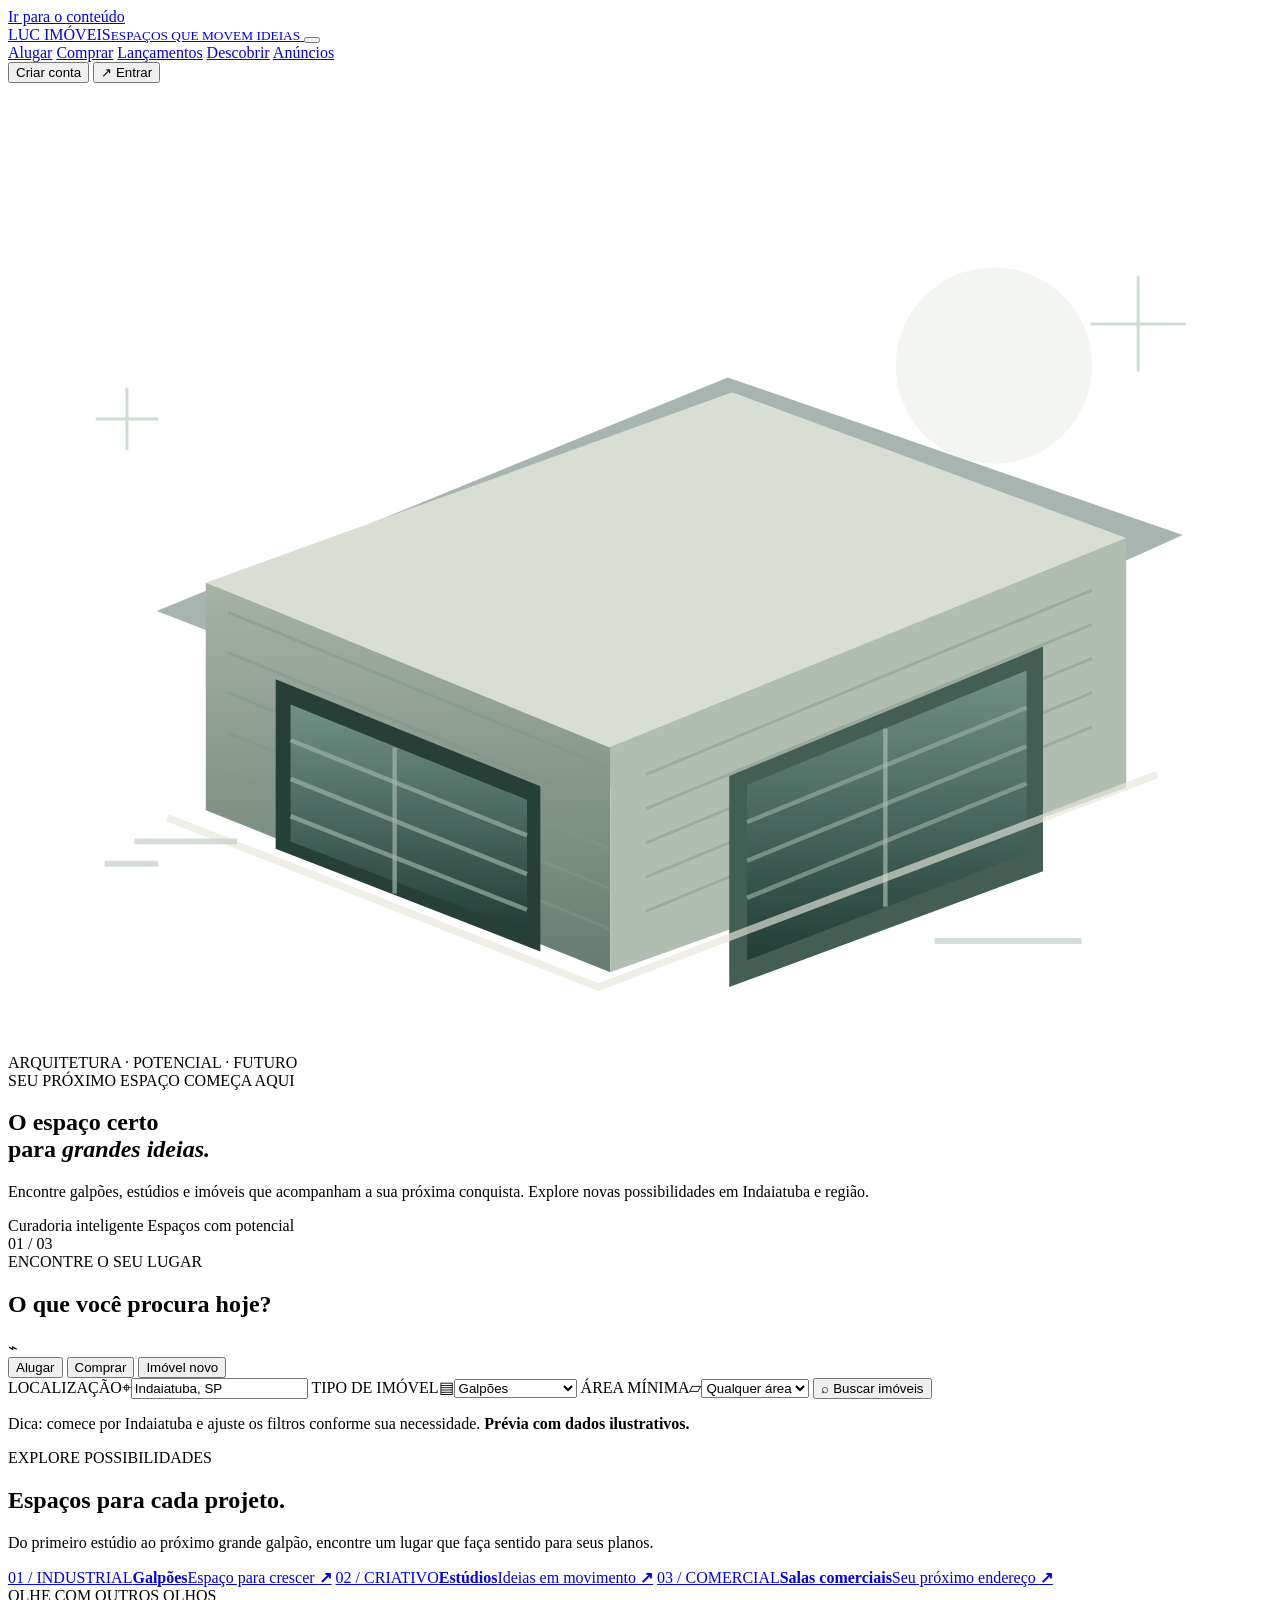
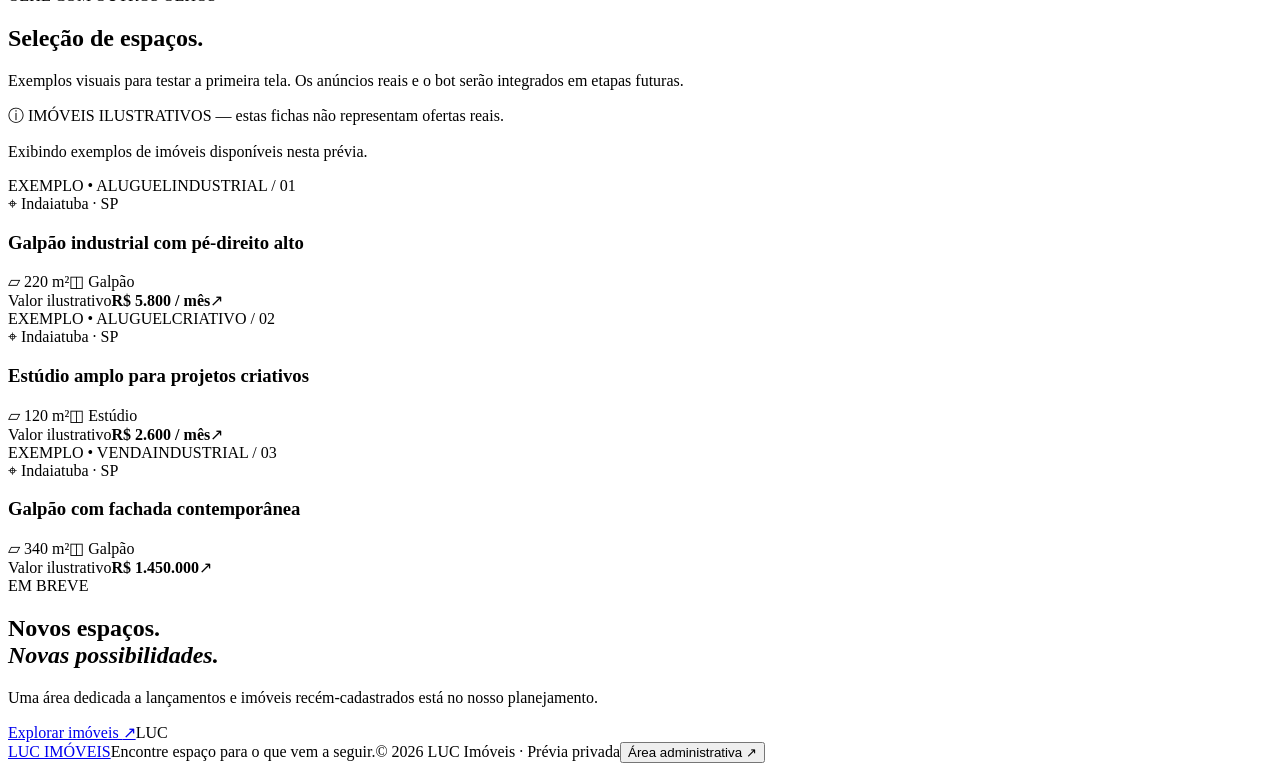
==== index.html @ eb73f0d0 "feat: criar primeira tela industrial do LUC Imóveis" ====
<!doctype html>
<html lang="pt-BR">
<head>
  <meta charset="utf-8">
  <meta name="viewport" content="width=device-width, initial-scale=1">
  <meta name="theme-color" content="#153f30">
  <meta name="description" content="LUC Imóveis: um novo jeito de explorar galpões, estúdios e espaços com potencial.">
  <title>LUC Imóveis | Espaço para o próximo passo</title>
  <link rel="stylesheet" href="styles.css">
  <script src="app.js" defer></script>
</head>
<body>
  <a class="skip-link" href="#conteudo">Ir para o conteúdo</a>
  <header class="site-header">
    <div class="header-inner container">
      <a href="#inicio" class="brand" aria-label="LUC Imóveis, início">
        <span class="brand-mark" aria-hidden="true"><span></span><span></span><span></span></span>
        <span class="brand-name">LUC <span>IMÓVEIS</span><small>ESPAÇOS QUE MOVEM IDEIAS</small></span>
      </a>
      <button class="mobile-menu-button" id="menu-button" type="button" aria-label="Abrir menu" aria-controls="main-menu" aria-expanded="false">
        <span></span><span></span><span></span>
      </button>
      <nav class="main-nav" id="main-menu" aria-label="Navegação principal">
        <a class="nav-link active" href="#buscar" data-nav="alugar">Alugar</a>
        <a class="nav-link" href="#buscar" data-nav="comprar">Comprar</a>
        <a class="nav-link" href="#lancamentos">Lançamentos</a>
        <a class="nav-link" href="#descobrir">Descobrir</a>
        <a class="nav-link" href="#anuncios">Anúncios</a>
      </nav>
      <div class="header-actions">
        <button type="button" class="text-action" data-coming-soon="criar conta">Criar conta</button>
        <button type="button" class="login-button" data-coming-soon="entrar"><span class="login-icon" aria-hidden="true">↗</span> Entrar</button>
      </div>
    </div>
  </header>

  <main id="conteudo">
    <section class="hero" id="inicio" aria-labelledby="hero-title">
      <div class="hero-illustration" aria-hidden="true">
        <div class="illustration-grid"></div>
        <svg class="warehouse-art" viewBox="0 0 850 650" xmlns="http://www.w3.org/2000/svg" fill="none" role="presentation">
          <defs><linearGradient id="wall" x1="0" y1="0" x2="0" y2="1"><stop stop-color="#a8b2a7"/><stop offset="1" stop-color="#667c70"/></linearGradient><linearGradient id="glass" x1="0" y1="0" x2="0" y2="1"><stop stop-color="#719187"/><stop offset="1" stop-color="#203e36"/></linearGradient></defs>
          <path d="M100 355 484 198l306 106-381 171z" fill="#38564c" opacity=".44"/>
          <path d="M133 336 487 208l265 98-348 141z" fill="#d9ded5"/>
          <path d="m133 336 272 111v151L133 489z" fill="url(#wall)"/>
          <path d="m405 447 347-141v168L405 598z" fill="#b2bdb2"/>
          <path d="m148 356 257 105M148 383l257 105M148 410l257 105M148 437l257 105M148 464l257 105" stroke="#82968a" stroke-width="2" opacity=".54"/>
          <path d="m429 465 300-124M429 488l300-124M429 511l300-124M429 534l300-124M429 557l300-124" stroke="#8e9d91" stroke-width="2" opacity=".6"/>
          <path d="m180 401 178 72v111l-178-69z" fill="#263f37"/>
          <path d="m190 418 159 64v89l-159-61z" fill="url(#glass)"/>
          <path d="m190 442 159 64M190 468l159 64M190 493l159 63" stroke="#a0b6a9" stroke-width="3" opacity=".65"/>
          <path d="m260 447 0 98" stroke="#a0b6a9" stroke-width="3" opacity=".7"/>
          <path d="m485 466 211-87v151l-211 78z" fill="#435f54"/>
          <path d="m497 472 188-77v123l-188 72z" fill="url(#glass)"/>
          <path d="m497 497 188-77M497 523l188-77M497 548l188-77" stroke="#9fb3a5" stroke-width="3" opacity=".6"/>
          <path d="M590 434v120" stroke="#a9bcae" stroke-width="3" opacity=".68"/>
          <path d="m107 494 290 114 376-143" stroke="#e6e7dc" stroke-width="5" opacity=".65"/>
          <path d="M87 510h65M625 577h95M67 525h32" stroke="#c7d3c8" stroke-width="4" stroke-linecap="square" opacity=".75"/>
          <circle cx="663" cy="190" r="66" fill="#b0c2a6" opacity=".17"/>
          <path d="M760 130v64m-32-32h64M80 205v42m-21-21h42" stroke="#b9d1bc" stroke-width="2" opacity=".7"/>
        </svg>
        <div class="art-caption"><span class="art-caption-line"></span> ARQUITETURA · POTENCIAL · FUTURO</div>
      </div>
      <div class="container hero-content">
        <div class="eyebrow"><span class="eyebrow-line"></span> SEU PRÓXIMO ESPAÇO COMEÇA AQUI</div>
        <h1 id="hero-title">O espaço certo<br>para <em>grandes ideias.</em></h1>
        <p>Encontre galpões, estúdios e imóveis que acompanham a sua próxima conquista. Explore novas possibilidades em Indaiatuba e região.</p>
        <div class="hero-highlights"><span><i aria-hidden="true"></i> Curadoria inteligente</span><span><i aria-hidden="true"></i> Espaços com potencial</span></div>
      </div>
      <div class="hero-index" aria-hidden="true">01 <span>/</span> 03</div>
    </section>

    <section class="search-overlap container" id="buscar" aria-labelledby="search-title">
      <div class="search-panel">
        <div class="search-heading"><div><span class="section-kicker">ENCONTRE O SEU LUGAR</span><h2 id="search-title">O que você procura hoje?</h2></div><span class="search-decoration" aria-hidden="true">⌁</span></div>
        <form id="search-form" novalidate>
          <div class="purpose-tabs" role="group" aria-label="Finalidade da busca">
            <button type="button" class="purpose-tab selected" data-purpose="alugar" aria-pressed="true">Alugar</button>
            <button type="button" class="purpose-tab" data-purpose="comprar" aria-pressed="false">Comprar</button>
            <button type="button" class="purpose-tab" data-purpose="novo" aria-pressed="false">Imóvel novo</button>
          </div>
          <div class="search-fields">
            <label class="field field-location"><span class="field-label">LOCALIZAÇÃO</span><span class="field-control"><span class="field-icon" aria-hidden="true">⌖</span><input id="location" name="location" autocomplete="address-level2" placeholder="Cidade ou bairro" value="Indaiatuba, SP"></span></label>
            <label class="field field-type"><span class="field-label">TIPO DE IMÓVEL</span><span class="field-control"><span class="field-icon" aria-hidden="true">▤</span><select id="property-type" name="type"><option value="todos">Todos os tipos</option><option value="galpao" selected>Galpões</option><option value="estudio">Estúdios</option><option value="comercial">Salas comerciais</option><option value="terreno">Terrenos</option></select></span></label>
            <label class="field field-area"><span class="field-label">ÁREA MÍNIMA</span><span class="field-control"><span class="field-icon" aria-hidden="true">▱</span><select id="min-area" name="min-area"><option value="0">Qualquer área</option><option value="100">100 m²</option><option value="150">150 m²</option><option value="200">200 m²</option><option value="250">250 m²</option><option value="300">300 m²</option></select></span></label>
            <button class="search-submit" type="submit"><span aria-hidden="true">⌕</span> Buscar imóveis</button>
          </div>
        </form>
        <p class="search-note">Dica: comece por Indaiatuba e ajuste os filtros conforme sua necessidade. <strong>Prévia com dados ilustrativos.</strong></p>
      </div>
    </section>

    <section class="discover-section container" id="descobrir" aria-labelledby="discover-title">
      <div class="section-header"><div><span class="section-kicker">EXPLORE POSSIBILIDADES</span><h2 id="discover-title">Espaços para cada projeto<span class="green-period">.</span></h2></div><p>Do primeiro estúdio ao próximo grande galpão, encontre um lugar que faça sentido para seus planos.</p></div>
      <div class="category-grid">
        <a href="#buscar" class="category-card category-galpao" data-category="galpao"><span class="category-number">01 / INDUSTRIAL</span><span class="category-graphic" aria-hidden="true"><span class="mini-roof"></span><span class="mini-building"></span><span class="mini-door"></span></span><span class="category-info"><strong>Galpões</strong><span>Espaço para crescer <b aria-hidden="true">↗</b></span></span></a>
        <a href="#buscar" class="category-card category-estudio" data-category="estudio"><span class="category-number">02 / CRIATIVO</span><span class="category-graphic" aria-hidden="true"><span class="studio-window"></span><span class="studio-panel"></span></span><span class="category-info"><strong>Estúdios</strong><span>Ideias em movimento <b aria-hidden="true">↗</b></span></span></a>
        <a href="#buscar" class="category-card category-comercial" data-category="comercial"><span class="category-number">03 / COMERCIAL</span><span class="category-graphic" aria-hidden="true"><span class="commercial-block"></span><span class="commercial-lines"></span></span><span class="category-info"><strong>Salas comerciais</strong><span>Seu próximo endereço <b aria-hidden="true">↗</b></span></span></a>
      </div>
    </section>

    <section class="listings-section" id="anuncios" aria-labelledby="listings-title"><div class="container">
      <div class="section-header listings-header"><div><span class="section-kicker">OLHE COM OUTROS OLHOS</span><h2 id="listings-title">Seleção de espaços<span class="green-period">.</span></h2></div><p>Exemplos visuais para testar a primeira tela. Os anúncios reais e o bot serão integrados em etapas futuras.</p></div>
      <div class="demo-warning"><span aria-hidden="true">ⓘ</span> IMÓVEIS ILUSTRATIVOS — estas fichas não representam ofertas reais.</div>
      <p class="results-message" id="results-message" role="status" aria-live="polite">Exibindo exemplos de imóveis disponíveis nesta prévia.</p>
      <div class="listing-grid" id="listing-grid">
        <article class="listing-card" data-purpose="alugar" data-type="galpao" data-area="220" data-city="indaiatuba"><div class="listing-art art-industrial"><span class="listing-badge">EXEMPLO • ALUGUEL</span><span class="industrial-shape industrial-shape-one" aria-hidden="true"></span><span class="listing-art-label">INDUSTRIAL / 01</span></div><div class="listing-body"><span class="listing-location">⌖ Indaiatuba · SP</span><h3>Galpão industrial com pé-direito alto</h3><div class="listing-specs"><span>▱ 220 m²</span><span>◫ Galpão</span></div><div class="listing-bottom"><span>Valor ilustrativo<strong>R$ 5.800 / mês</strong></span><span class="listing-arrow" aria-hidden="true">↗</span></div></div></article>
        <article class="listing-card" data-purpose="alugar" data-type="estudio" data-area="120" data-city="indaiatuba"><div class="listing-art art-studio"><span class="listing-badge">EXEMPLO • ALUGUEL</span><span class="industrial-shape industrial-shape-two" aria-hidden="true"></span><span class="listing-art-label">CRIATIVO / 02</span></div><div class="listing-body"><span class="listing-location">⌖ Indaiatuba · SP</span><h3>Estúdio amplo para projetos criativos</h3><div class="listing-specs"><span>▱ 120 m²</span><span>◫ Estúdio</span></div><div class="listing-bottom"><span>Valor ilustrativo<strong>R$ 2.600 / mês</strong></span><span class="listing-arrow" aria-hidden="true">↗</span></div></div></article>
        <article class="listing-card" data-purpose="comprar" data-type="galpao" data-area="340" data-city="indaiatuba"><div class="listing-art art-premium"><span class="listing-badge">EXEMPLO • VENDA</span><span class="industrial-shape industrial-shape-three" aria-hidden="true"></span><span class="listing-art-label">INDUSTRIAL / 03</span></div><div class="listing-body"><span class="listing-location">⌖ Indaiatuba · SP</span><h3>Galpão com fachada contemporânea</h3><div class="listing-specs"><span>▱ 340 m²</span><span>◫ Galpão</span></div><div class="listing-bottom"><span>Valor ilustrativo<strong>R$ 1.450.000</strong></span><span class="listing-arrow" aria-hidden="true">↗</span></div></div></article>
      </div>
      <div class="empty-state" id="empty-state" hidden><strong>Nenhum exemplo corresponde aos filtros.</strong><p>A busca real será conectada ao cadastro de imóveis em uma próxima etapa. Experimente mudar os filtros.</p><a href="#buscar">Alterar busca ↗</a></div>
    </div></section>

    <section class="launch-section container" id="lancamentos"><div class="launch-panel"><span class="section-kicker">EM BREVE</span><div><h2>Novos espaços.<br><em>Novas possibilidades.</em></h2><p>Uma área dedicada a lançamentos e imóveis recém-cadastrados está no nosso planejamento.</p></div><a href="#buscar">Explorar imóveis <span aria-hidden="true">↗</span></a><span class="launch-outline" aria-hidden="true">LUC</span></div></section>
  </main>
  <footer class="site-footer"><div class="container footer-inner"><a href="#inicio" class="footer-logo">LUC <span>IMÓVEIS</span></a><span>Encontre espaço para o que vem a seguir.</span><span>© <span id="year">2026</span> LUC Imóveis · Prévia privada</span><button type="button" class="footer-admin" data-coming-soon="área administrativa">Área administrativa ↗</button></div></footer>
  <dialog id="soon-dialog" class="soon-dialog" aria-labelledby="soon-title"><form method="dialog"><button class="close-dialog" aria-label="Fechar">×</button><span class="section-kicker">PRÓXIMA ETAPA</span><h2 id="soon-title">Em desenvolvimento</h2><p id="soon-description">Essa funcionalidade será implementada nas próximas etapas.</p><button class="dialog-okay" value="close">Entendi</button></form></dialog>
</body>
</html>
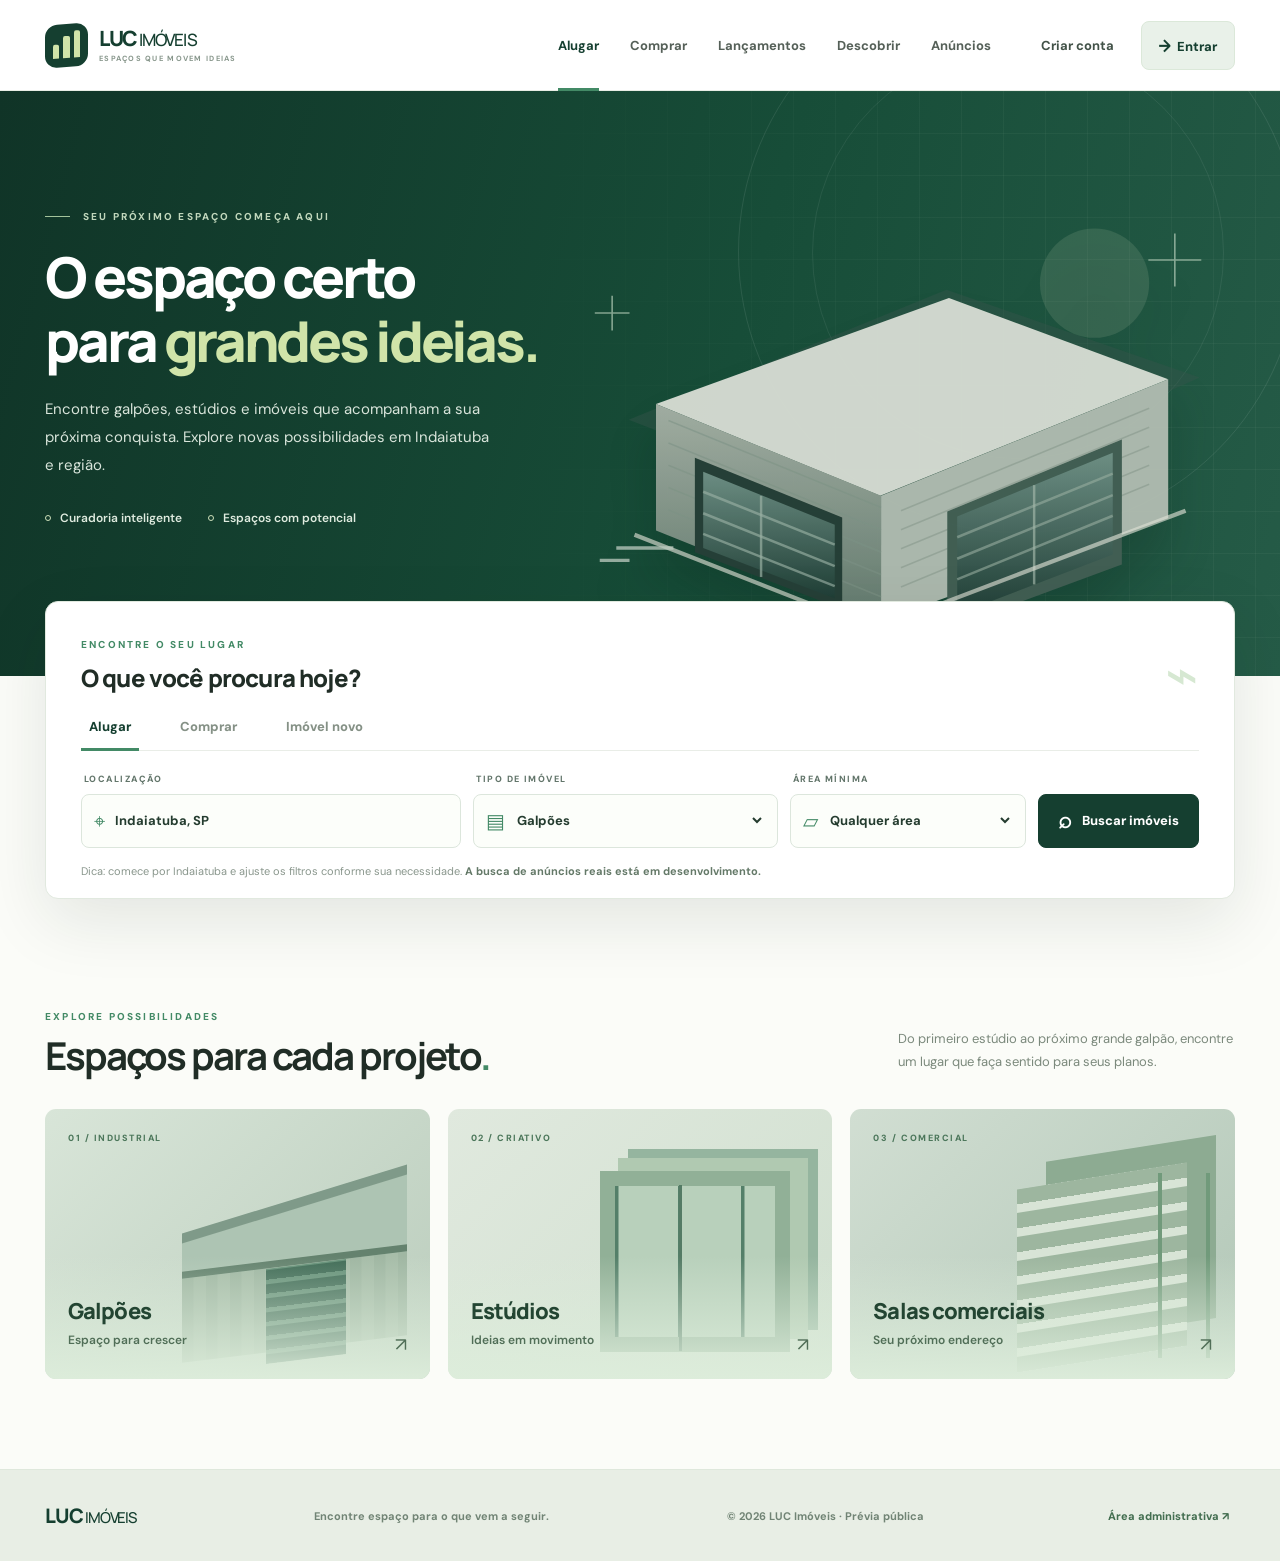
==== commit 5dbdb917: "feat: simplificar início até categorias e ampliar área para 2000 m²" ====
--- a/index.html
+++ b/index.html
@@ -23,9 +23,9 @@
       <nav class="main-nav" id="main-menu" aria-label="Navegação principal">
         <a class="nav-link active" href="#buscar" data-nav="alugar">Alugar</a>
         <a class="nav-link" href="#buscar" data-nav="comprar">Comprar</a>
-        <a class="nav-link" href="#lancamentos">Lançamentos</a>
+        <a class="nav-link" href="#inicio" data-coming-soon="lançamentos">Lançamentos</a>
         <a class="nav-link" href="#descobrir">Descobrir</a>
-        <a class="nav-link" href="#anuncios">Anúncios</a>
+        <a class="nav-link" href="#inicio" data-coming-soon="anúncios">Anúncios</a>
       </nav>
       <div class="header-actions">
         <button type="button" class="text-action" data-coming-soon="criar conta">Criar conta</button>
@@ -82,11 +82,11 @@
           <div class="search-fields">
             <label class="field field-location"><span class="field-label">LOCALIZAÇÃO</span><span class="field-control"><span class="field-icon" aria-hidden="true">⌖</span><input id="location" name="location" autocomplete="address-level2" placeholder="Cidade ou bairro" value="Indaiatuba, SP"></span></label>
             <label class="field field-type"><span class="field-label">TIPO DE IMÓVEL</span><span class="field-control"><span class="field-icon" aria-hidden="true">▤</span><select id="property-type" name="type"><option value="todos">Todos os tipos</option><option value="galpao" selected>Galpões</option><option value="estudio">Estúdios</option><option value="comercial">Salas comerciais</option><option value="terreno">Terrenos</option></select></span></label>
-            <label class="field field-area"><span class="field-label">ÁREA MÍNIMA</span><span class="field-control"><span class="field-icon" aria-hidden="true">▱</span><select id="min-area" name="min-area"><option value="0">Qualquer área</option><option value="100">100 m²</option><option value="150">150 m²</option><option value="200">200 m²</option><option value="250">250 m²</option><option value="300">300 m²</option></select></span></label>
+            <label class="field field-area"><span class="field-label">ÁREA MÍNIMA</span><span class="field-control"><span class="field-icon" aria-hidden="true">▱</span><select id="min-area" name="min-area"><option value="0">Qualquer área</option><option value="100">100 m²</option><option value="150">150 m²</option><option value="200">200 m²</option><option value="250">250 m²</option><option value="300">300 m²</option><option value="350">350 m²</option><option value="400">400 m²</option><option value="500">500 m²</option><option value="750">750 m²</option><option value="1000">1.000 m²</option><option value="1250">1.250 m²</option><option value="1500">1.500 m²</option><option value="1750">1.750 m²</option><option value="2000">2.000 m²</option></select></span></label>
             <button class="search-submit" type="submit"><span aria-hidden="true">⌕</span> Buscar imóveis</button>
           </div>
         </form>
-        <p class="search-note">Dica: comece por Indaiatuba e ajuste os filtros conforme sua necessidade. <strong>Prévia com dados ilustrativos.</strong></p>
+        <p class="search-note">Dica: comece por Indaiatuba e ajuste os filtros conforme sua necessidade. <strong>A busca de anúncios reais está em desenvolvimento.</strong></p>
       </div>
     </section>
 
@@ -98,22 +98,8 @@
         <a href="#buscar" class="category-card category-comercial" data-category="comercial"><span class="category-number">03 / COMERCIAL</span><span class="category-graphic" aria-hidden="true"><span class="commercial-block"></span><span class="commercial-lines"></span></span><span class="category-info"><strong>Salas comerciais</strong><span>Seu próximo endereço <b aria-hidden="true">↗</b></span></span></a>
       </div>
     </section>
-
-    <section class="listings-section" id="anuncios" aria-labelledby="listings-title"><div class="container">
-      <div class="section-header listings-header"><div><span class="section-kicker">OLHE COM OUTROS OLHOS</span><h2 id="listings-title">Seleção de espaços<span class="green-period">.</span></h2></div><p>Exemplos visuais para testar a primeira tela. Os anúncios reais e o bot serão integrados em etapas futuras.</p></div>
-      <div class="demo-warning"><span aria-hidden="true">ⓘ</span> IMÓVEIS ILUSTRATIVOS — estas fichas não representam ofertas reais.</div>
-      <p class="results-message" id="results-message" role="status" aria-live="polite">Exibindo exemplos de imóveis disponíveis nesta prévia.</p>
-      <div class="listing-grid" id="listing-grid">
-        <article class="listing-card" data-purpose="alugar" data-type="galpao" data-area="220" data-city="indaiatuba"><div class="listing-art art-industrial"><span class="listing-badge">EXEMPLO • ALUGUEL</span><span class="industrial-shape industrial-shape-one" aria-hidden="true"></span><span class="listing-art-label">INDUSTRIAL / 01</span></div><div class="listing-body"><span class="listing-location">⌖ Indaiatuba · SP</span><h3>Galpão industrial com pé-direito alto</h3><div class="listing-specs"><span>▱ 220 m²</span><span>◫ Galpão</span></div><div class="listing-bottom"><span>Valor ilustrativo<strong>R$ 5.800 / mês</strong></span><span class="listing-arrow" aria-hidden="true">↗</span></div></div></article>
-        <article class="listing-card" data-purpose="alugar" data-type="estudio" data-area="120" data-city="indaiatuba"><div class="listing-art art-studio"><span class="listing-badge">EXEMPLO • ALUGUEL</span><span class="industrial-shape industrial-shape-two" aria-hidden="true"></span><span class="listing-art-label">CRIATIVO / 02</span></div><div class="listing-body"><span class="listing-location">⌖ Indaiatuba · SP</span><h3>Estúdio amplo para projetos criativos</h3><div class="listing-specs"><span>▱ 120 m²</span><span>◫ Estúdio</span></div><div class="listing-bottom"><span>Valor ilustrativo<strong>R$ 2.600 / mês</strong></span><span class="listing-arrow" aria-hidden="true">↗</span></div></div></article>
-        <article class="listing-card" data-purpose="comprar" data-type="galpao" data-area="340" data-city="indaiatuba"><div class="listing-art art-premium"><span class="listing-badge">EXEMPLO • VENDA</span><span class="industrial-shape industrial-shape-three" aria-hidden="true"></span><span class="listing-art-label">INDUSTRIAL / 03</span></div><div class="listing-body"><span class="listing-location">⌖ Indaiatuba · SP</span><h3>Galpão com fachada contemporânea</h3><div class="listing-specs"><span>▱ 340 m²</span><span>◫ Galpão</span></div><div class="listing-bottom"><span>Valor ilustrativo<strong>R$ 1.450.000</strong></span><span class="listing-arrow" aria-hidden="true">↗</span></div></div></article>
-      </div>
-      <div class="empty-state" id="empty-state" hidden><strong>Nenhum exemplo corresponde aos filtros.</strong><p>A busca real será conectada ao cadastro de imóveis em uma próxima etapa. Experimente mudar os filtros.</p><a href="#buscar">Alterar busca ↗</a></div>
-    </div></section>
-
-    <section class="launch-section container" id="lancamentos"><div class="launch-panel"><span class="section-kicker">EM BREVE</span><div><h2>Novos espaços.<br><em>Novas possibilidades.</em></h2><p>Uma área dedicada a lançamentos e imóveis recém-cadastrados está no nosso planejamento.</p></div><a href="#buscar">Explorar imóveis <span aria-hidden="true">↗</span></a><span class="launch-outline" aria-hidden="true">LUC</span></div></section>
   </main>
-  <footer class="site-footer"><div class="container footer-inner"><a href="#inicio" class="footer-logo">LUC <span>IMÓVEIS</span></a><span>Encontre espaço para o que vem a seguir.</span><span>© <span id="year">2026</span> LUC Imóveis · Prévia privada</span><button type="button" class="footer-admin" data-coming-soon="área administrativa">Área administrativa ↗</button></div></footer>
+  <footer class="site-footer"><div class="container footer-inner"><a href="#inicio" class="footer-logo">LUC <span>IMÓVEIS</span></a><span>Encontre espaço para o que vem a seguir.</span><span>© <span id="year">2026</span> LUC Imóveis · Prévia pública</span><button type="button" class="footer-admin" data-coming-soon="área administrativa">Área administrativa ↗</button></div></footer>
   <dialog id="soon-dialog" class="soon-dialog" aria-labelledby="soon-title"><form method="dialog"><button class="close-dialog" aria-label="Fechar">×</button><span class="section-kicker">PRÓXIMA ETAPA</span><h2 id="soon-title">Em desenvolvimento</h2><p id="soon-description">Essa funcionalidade será implementada nas próximas etapas.</p><button class="dialog-okay" value="close">Entendi</button></form></dialog>
 </body>
 </html>
--- a/styles.css
+++ b/styles.css
@@ -0,0 +1,11 @@
+@import url('https://fonts.googleapis.com/css2?family=DM+Sans:wght@400;500;600;700&family=Manrope:wght@400;500;600;700;800&display=swap');
+:root{--forest:#153f30;--forest-dark:#0e3026;--forest-deep:#102b22;--green:#438a66;--lime:#d0e4a9;--mint:#ecf2e9;--ink:#202d26;--muted:#66746a;--border:#e2e8df;--paper:#fbfcf8;--white:#fff;--shadow:0 22px 66px rgba(19,43,31,.1)}
+*{box-sizing:border-box}html{scroll-behavior:smooth;scroll-padding-top:96px}body{margin:0;color:var(--ink);background:var(--paper);font-family:'DM Sans',Arial,sans-serif;-webkit-font-smoothing:antialiased}button,input,select{font:inherit}button,a{-webkit-tap-highlight-color:transparent}a{color:inherit;text-decoration:none}button{cursor:pointer}button:focus-visible,a:focus-visible,input:focus-visible,select:focus-visible{outline:3px solid #78b68d;outline-offset:4px}.container{width:min(1190px,calc(100% - 64px));margin-inline:auto}.skip-link{position:absolute;z-index:50;top:-80px;left:15px;background:#fff;padding:12px}.skip-link:focus{top:12px}.site-header{height:91px;background:#fff;border-bottom:1px solid #e8ede5;position:relative;z-index:20}.header-inner{display:flex;align-items:center;gap:38px;height:100%}.brand{display:inline-flex;align-items:center;gap:11px;flex-shrink:0}.brand-mark{height:43px;width:43px;display:flex;align-items:flex-end;gap:4px;padding:9px 8px;border-radius:12px;background:var(--forest);transform:skewY(-4deg)}.brand-mark span{display:block;width:7px;border-radius:2px 2px 0 0;background:var(--lime)}.brand-mark span:nth-child(1){height:14px}.brand-mark span:nth-child(2){height:22px}.brand-mark span:nth-child(3){height:27px}.brand-name{font-family:Manrope,Arial,sans-serif;font-size:21px;line-height:1;font-weight:800;letter-spacing:-.07em;white-space:nowrap;color:var(--forest)}.brand-name>span{font-weight:500;font-size:17px;letter-spacing:-.055em}.brand-name small{display:block;font-family:'DM Sans',Arial,sans-serif;font-size:7.5px;font-weight:700;letter-spacing:.17em;color:#87968b;margin-top:6px}.main-nav{display:flex;align-items:center;gap:31px;margin-left:auto;height:100%}.nav-link{font-size:13px;font-weight:700;color:#556058;transition:color .2s;position:relative;display:inline-flex;align-items:center;height:100%;white-space:nowrap}.nav-link:hover,.nav-link.active{color:var(--forest)}.nav-link.active:after{content:'';height:3px;width:100%;position:absolute;bottom:-1px;left:0;background:var(--green)}.header-actions{display:flex;align-items:center;gap:21px;padding-left:6px}.text-action{background:none;border:0;color:#425248;font-size:13px;font-weight:700;white-space:nowrap}.login-button{background:#e9f1e9;color:var(--forest);border:1px solid #dbe8d9;border-radius:8px;padding:13px 17px;font-weight:800;font-size:13px;white-space:nowrap;transition:background .2s}.login-button:hover{background:#dcebd9}.login-icon{display:inline-block;font-size:16px;transform:rotate(45deg);margin-right:5px}.mobile-menu-button{display:none}
+.hero{position:relative;overflow:hidden;min-height:573px;background:linear-gradient(105deg,#103427 0%,#174d38 56%,#255b47 100%);color:#fff}.hero:before{content:'';position:absolute;width:560px;height:560px;border:1px solid rgba(255,255,255,.09);border-radius:50%;right:-20px;top:-120px}.hero:after{content:'';position:absolute;width:410px;height:410px;border:1px solid rgba(255,255,255,.07);border-radius:50%;right:56px;top:-44px}.hero-content{position:relative;z-index:3;padding-top:119px;padding-bottom:150px}.eyebrow,.section-kicker{font-size:10px;letter-spacing:.22em;font-weight:800}.eyebrow{display:flex;align-items:center;gap:13px;color:#c1d7bc}.eyebrow-line{height:1px;width:25px;background:#a3c39b}.hero h1{font-family:Manrope,Arial,sans-serif;font-weight:800;font-size:clamp(42px,4.4vw,67px);line-height:1.14;letter-spacing:-.055em;margin:22px 0 23px;max-width:670px}.hero h1 em{color:var(--lime);font-style:normal}.hero-content>p{font-size:15px;line-height:1.85;max-width:455px;color:#d9e5db;margin:0}.hero-highlights{display:flex;gap:26px;margin-top:30px;color:#dfebdf;font-size:12px;font-weight:600}.hero-highlights span{display:inline-flex;align-items:center;gap:9px}.hero-highlights i{height:6px;width:6px;border:1px solid #cee0ba;border-radius:50%}.hero-illustration{position:absolute;z-index:1;right:0;top:0;bottom:0;width:61%;pointer-events:none}.illustration-grid{position:absolute;inset:0;background-image:linear-gradient(rgba(231,245,222,.09) 1px,transparent 1px),linear-gradient(90deg,rgba(231,245,222,.09) 1px,transparent 1px);background-size:42px 42px;mask-image:linear-gradient(to right,transparent 0%,#000 62%);opacity:.48}.warehouse-art{position:absolute;bottom:12px;right:-5%;height:92%;width:108%;opacity:.95;filter:drop-shadow(0 35px 24px rgba(5,30,20,.23))}.art-caption{position:absolute;right:52px;bottom:37px;display:flex;align-items:center;gap:15px;letter-spacing:.18em;font-size:9px;font-weight:700;color:rgba(236,245,235,.62)}.art-caption-line{height:1px;width:27px;background:rgba(236,245,235,.55)}.hero-index{position:absolute;bottom:45px;left:calc((100% - min(1190px,100% - 64px))/2);font-size:13px;letter-spacing:.1em;font-weight:800;color:rgba(229,244,225,.96)}.hero-index span{color:#94ae9c;margin:0 9px}.search-overlap{position:relative;z-index:5;margin-top:-75px}.search-panel{background:#fff;border:1px solid #e1e9df;border-radius:13px;padding:30px 35px 20px;box-shadow:var(--shadow)}.search-heading{display:flex;align-items:center;justify-content:space-between}.search-heading h2{font-family:Manrope,Arial,sans-serif;font-size:24px;letter-spacing:-.035em;margin:8px 0 24px;font-weight:800}.section-kicker{color:var(--green)}.search-decoration{font-size:56px;font-weight:300;line-height:.6;color:#d6e8d2}.purpose-tabs{display:flex;align-items:center;gap:33px;border-bottom:1px solid #e9ede7;margin-bottom:22px}.purpose-tab{background:transparent;border:0;border-bottom:3px solid transparent;padding:0 8px 13px;margin-bottom:-1px;font-size:13px;font-weight:800;color:#859186}.purpose-tab.selected{color:var(--forest);border-color:var(--green)}.search-fields{display:grid;grid-template-columns:1.45fr 1.16fr .9fr auto;gap:12px;align-items:end}.field{display:block;min-width:0}.field-label{display:block;color:#62756a;font-size:9px;font-weight:800;letter-spacing:.16em;margin:0 0 9px 3px}.field-control{min-height:54px;display:flex;align-items:center;gap:8px;border:1px solid #dce6dc;border-radius:8px;background:#fcfefa;padding:0 12px}.field-icon{font-size:20px;color:var(--green);flex-shrink:0}.field input,.field select{width:100%;min-width:0;background:transparent;border:0;outline:none;color:#243c2f;font-size:13px;font-weight:700}.field select{appearance:auto;cursor:pointer}.field input::placeholder{color:#92a194}.search-submit{height:54px;min-width:161px;display:flex;align-items:center;justify-content:center;gap:10px;border:1px solid var(--forest);border-radius:8px;background:var(--forest);color:#fff;font-weight:800;font-size:13px;transition:background .2s,transform .2s}.search-submit:hover{background:#236248;transform:translateY(-1px)}.search-submit span{font-size:23px;line-height:1}.search-note{margin:16px 0 0;color:#89968c;font-size:11px}.search-note strong{font-weight:700;color:#647968}
+.discover-section{padding-top:105px;padding-bottom:90px}.section-header{display:flex;justify-content:space-between;align-items:end;gap:40px;margin-bottom:32px}.section-header h2{font-family:Manrope,Arial,sans-serif;font-size:clamp(28px,3vw,41px);letter-spacing:-.055em;line-height:1.14;margin:9px 0 0}.green-period{color:var(--green)}.section-header>p{margin:0 0 4px;max-width:337px;font-size:13px;line-height:1.8;color:#7b897c}.category-grid{display:grid;grid-template-columns:repeat(3,minmax(0,1fr));gap:18px}.category-card{position:relative;overflow:hidden;isolation:isolate;height:270px;display:flex;flex-direction:column;justify-content:space-between;background:#dfe7df;border-radius:11px;padding:23px;transition:transform .2s,box-shadow .2s}.category-card:hover{transform:translateY(-4px);box-shadow:0 17px 32px rgba(16,51,38,.1)}.category-galpao{background:linear-gradient(135deg,#d8e5d8,#bbcdbd)}.category-estudio{background:linear-gradient(135deg,#e0e9de,#d0dfcf)}.category-comercial{background:linear-gradient(135deg,#d1ded2,#b2c7b7)}.category-number{font-size:9px;letter-spacing:.17em;font-weight:800;color:#4b765a;z-index:2}.category-graphic{position:absolute;inset:0;overflow:hidden}.mini-roof{position:absolute;bottom:91px;right:23px;width:225px;height:79px;background:#adc4b3;transform:skewY(-17deg);box-shadow:0 -10px #7f9a89}.mini-building{position:absolute;bottom:30px;right:23px;width:225px;height:91px;background:repeating-linear-gradient(90deg,#a0b7a3 0,#a0b7a3 11px,#a7bda9 12px,#a7bda9 24px);transform:skewY(-7deg);border-top:7px solid #64826e}.mini-door{position:absolute;bottom:20px;right:84px;width:80px;height:95px;background:repeating-linear-gradient(0deg,#416c57,#416c57 9px,#669179 10px,#669179 14px);transform:skewY(-7deg)}.studio-window{position:absolute;bottom:27px;right:42px;width:190px;height:181px;border:15px solid #91b097;background:repeating-linear-gradient(90deg,#547f69 0,#547f69 3px,#b8d0bb 4px,#b8d0bb 63px);box-shadow:18px -13px 0 #b0c9b1,28px -22px 0 #95b59f}.studio-panel{position:absolute;bottom:28px;right:150px;width:3px;height:166px;background:#547b65}.commercial-block{position:absolute;bottom:20px;right:48px;width:170px;height:183px;transform:skewY(-9deg);background:repeating-linear-gradient(0deg,#9db69f 0,#9db69f 15px,#d8e4d6 16px,#d8e4d6 24px);box-shadow:29px -23px 0 #8dab92}.commercial-lines{position:absolute;right:73px;bottom:21px;height:185px;width:4px;background:#719a7b;box-shadow:48px 0 #719a7b,96px 0 #719a7b}.category-info{display:block;z-index:2;background:linear-gradient(0deg,rgba(221,237,219,.95),rgba(221,237,219,0));margin:-20px -23px -23px;padding:40px 23px 22px}.category-info strong{display:block;font:800 22px Manrope,Arial,sans-serif;letter-spacing:-.04em;color:#234532}.category-info>span{display:flex;justify-content:space-between;font-size:12px;font-weight:600;margin-top:6px;color:#506e57}.category-info b{font-size:19px;font-weight:400}
+.listings-section{background:#f1f5ef;padding:81px 0 96px}.listings-header{margin-bottom:25px}.demo-warning{display:inline-flex;align-items:center;gap:8px;background:#e0ebdd;border:1px solid #d0e1ca;color:#44694d;padding:10px 12px;border-radius:6px;font-size:10px;letter-spacing:.075em;font-weight:800}.demo-warning>span{font-size:17px}.results-message{color:#75867a;font-size:12px;margin:15px 0 23px}.listing-grid{display:grid;grid-template-columns:repeat(3,minmax(0,1fr));gap:20px}.listing-card{background:#fff;border:1px solid #e5ece3;border-radius:10px;overflow:hidden;box-shadow:0 8px 24px rgba(19,55,29,.025)}.listing-art{position:relative;overflow:hidden;height:184px}.listing-badge{position:absolute;top:17px;left:17px;z-index:2;padding:9px 11px;border-radius:4px;background:#fff;color:#416349;letter-spacing:.09em;font-size:9px;font-weight:800}.listing-art-label{position:absolute;bottom:13px;left:17px;font-size:10px;font-weight:800;letter-spacing:.14em;color:rgba(255,255,255,.82)}.art-industrial{background:linear-gradient(133deg,#567d69,#1d513d)}.art-studio{background:linear-gradient(133deg,#adc7ae,#6d9780)}.art-premium{background:linear-gradient(133deg,#496d5e,#172f29)}.industrial-shape{position:absolute;display:block}.industrial-shape-one{right:-40px;bottom:-13px;width:250px;height:152px;border:14px solid rgba(218,236,217,.3);transform:skewY(-18deg);background:repeating-linear-gradient(90deg,transparent,transparent 44px,rgba(221,236,217,.38) 45px,rgba(221,236,217,.38) 47px),repeating-linear-gradient(0deg,rgba(236,248,229,.15) 0,rgba(236,248,229,.15) 13px,rgba(27,80,49,.22) 14px,rgba(27,80,49,.22) 17px)}.industrial-shape-two{right:21px;bottom:-26px;width:193px;height:181px;border:18px solid rgba(228,243,225,.6);transform:skewY(7deg);background:repeating-linear-gradient(90deg,rgba(24,65,41,.26) 0,rgba(24,65,41,.26) 28px,rgba(213,238,221,.64) 29px,rgba(213,238,221,.64) 55px)}.industrial-shape-three{right:30px;bottom:2px;width:235px;height:139px;background:repeating-linear-gradient(90deg,#7c9e8a 0,#7c9e8a 41px,#a9c6ad 42px,#a9c6ad 46px);transform:skewY(-13deg);box-shadow:0 -18px 0 #adc5ae}.listing-body{padding:22px 20px 20px}.listing-location{color:#708a74;font-size:11px;font-weight:800}.listing-body h3{font:800 17px/1.45 Manrope,Arial,sans-serif;letter-spacing:-.035em;color:#253d2d;margin:9px 0 18px;min-height:50px}.listing-specs{display:flex;gap:22px;border-bottom:1px solid #e7ede5;padding-bottom:17px;font-size:12px;color:#7a8b7b;font-weight:700}.listing-bottom{display:flex;align-items:center;justify-content:space-between;padding-top:16px}.listing-bottom>span:first-child{font-size:10px;color:#95a294}.listing-bottom strong{display:block;margin-top:4px;font:800 19px Manrope,Arial,sans-serif;color:var(--forest);letter-spacing:-.04em}.listing-arrow{display:grid;place-items:center;border:1px solid #d9e7db;height:37px;width:37px;border-radius:50%;color:var(--green);font-size:19px}.empty-state{background:#fff;border:1px solid #e3ebdf;border-radius:9px;padding:30px;color:#436147}.empty-state[hidden],.listing-card[hidden]{display:none}.empty-state strong{font:800 19px Manrope,Arial,sans-serif}.empty-state p{font-size:13px;color:#768977}.empty-state a{display:inline-block;color:var(--green);font-size:12px;font-weight:800;margin-top:8px}
+.launch-section{padding-block:85px}.launch-panel{position:relative;isolation:isolate;overflow:hidden;display:flex;align-items:center;justify-content:space-between;gap:30px;min-height:230px;padding:36px 48px;border-radius:12px;background:var(--forest);color:#fff}.launch-panel>.section-kicker{position:absolute;top:33px;left:48px;color:#b6d7a8}.launch-panel h2{font:800 clamp(23px,2.8vw,35px)/1.24 Manrope,Arial,sans-serif;letter-spacing:-.045em;margin:26px 0 9px}.launch-panel h2 em{font-style:normal;color:var(--lime)}.launch-panel p{font-size:12px;max-width:410px;line-height:1.7;color:#d2e2d4}.launch-panel>a{flex-shrink:0;z-index:2;padding:15px 18px;background:var(--lime);border-radius:7px;color:#244c33;font-size:12px;font-weight:800}.launch-panel>a span{margin-left:22px}.launch-outline{position:absolute;right:8px;bottom:-48px;font:800 220px Manrope,Arial,sans-serif;letter-spacing:-.12em;color:rgba(218,236,220,.05);z-index:-1}.site-footer{background:#e8eee5;border-top:1px solid #dfe8dc;padding:32px 0}.footer-inner{display:flex;justify-content:space-between;align-items:center;gap:22px;flex-wrap:wrap}.footer-logo{font:800 20px Manrope,Arial,sans-serif;letter-spacing:-.06em;color:var(--forest)}.footer-logo span{font-weight:500;font-size:15px}.footer-inner>span{font-size:11px;font-weight:700;color:#718475}.footer-admin{border:0;background:transparent;color:#436e50;font-size:11px;font-weight:800}.soon-dialog{width:min(420px,calc(100% - 28px));border:1px solid #dce9d8;box-shadow:0 20px 90px rgba(8,30,18,.26);border-radius:13px;padding:30px;color:var(--ink)}.soon-dialog::backdrop{background:rgba(10,30,20,.55)}.soon-dialog form{position:relative}.soon-dialog h2{font:800 27px Manrope,Arial,sans-serif;letter-spacing:-.055em}.soon-dialog p{color:#637668;font-size:14px;line-height:1.7}.close-dialog{position:absolute;right:-7px;top:-13px;border:0;background:none;font-size:29px;color:#64806b}.dialog-okay{border:0;border-radius:7px;background:var(--forest);color:#fff;padding:12px 23px;font-weight:700;margin-top:8px}
+@media(max-width:1100px){.header-inner{gap:19px}.main-nav{gap:18px}.header-actions{gap:9px}.brand-name{font-size:18px}.brand-name>span{font-size:15px}.nav-link{font-size:12px}.hero-illustration{right:-110px;opacity:.68}.search-fields{grid-template-columns:1.3fr 1fr 1fr}.search-submit{grid-column:1/-1;width:100%}}
+@media(max-width:800px){.container{width:min(100% - 36px,620px)}.site-header{height:76px}.header-inner{gap:10px}.brand-mark{width:37px;height:37px;padding:7px}.brand-name{font-size:19px}.brand-name>span{font-size:15px}.header-actions{margin-left:auto;gap:5px}.text-action{display:none}.login-button{font-size:12px;padding:10px 13px}.mobile-menu-button{display:flex;flex-direction:column;justify-content:center;gap:4px;width:38px;height:38px;padding:9px;border:1px solid #e0eae0;border-radius:7px;background:#f6faf4;order:3}.mobile-menu-button span{display:block;height:2px;background:#37634a;border-radius:2px}.main-nav{display:none;position:absolute;top:76px;right:0;left:0;height:auto;background:#fff;border-bottom:1px solid var(--border);padding:9px 18px 20px;box-shadow:0 19px 28px rgba(14,48,27,.11);margin:0;flex-direction:column;align-items:stretch;gap:0}.main-nav.open{display:flex}.nav-link{height:auto;padding:14px 10px;font-size:14px}.nav-link.active:after{height:2px;width:32px;bottom:6px;left:10px}.hero{min-height:580px}.hero-content{padding-top:77px;padding-bottom:207px}.hero h1{font-size:clamp(39px,9vw,59px);max-width:570px}.hero-content>p{font-size:13px;max-width:440px}.hero-illustration{width:100%;right:-130px;top:215px;opacity:.45}.warehouse-art{height:90%;bottom:-115px}.hero-index{left:18px;bottom:91px}.art-caption{display:none}.search-overlap{margin-top:-65px}.search-panel{padding:24px 22px}.search-fields{grid-template-columns:1fr 1fr}.field-location{grid-column:1/-1}.search-submit{grid-column:1/-1}.discover-section{padding-top:68px;padding-bottom:70px}.section-header{align-items:start;flex-direction:column;gap:12px}.section-header>p{max-width:530px}.category-grid,.listing-grid{grid-template-columns:repeat(2,minmax(0,1fr))}.category-card{height:250px}.launch-panel{padding:38px 28px;align-items:start;flex-direction:column}.launch-panel>.section-kicker{left:28px}.launch-panel>a{margin-top:7px}}
+@media(max-width:530px){.container{width:calc(100% - 28px)}.brand-name small{font-size:6px}.brand{gap:8px}.brand-mark{height:34px;width:34px}.brand-name{font-size:17px}.brand-name>span{font-size:13px}.hero{min-height:530px}.hero-content{padding-top:66px;padding-bottom:160px}.hero h1{font-size:clamp(37px,9.4vw,49px)}.hero-highlights{gap:14px;flex-wrap:wrap;font-size:10px}.hero-illustration{right:-200px;top:206px;width:150%;opacity:.29}.hero-index{bottom:82px}.search-panel{padding:23px 17px 17px}.search-heading h2{font-size:21px}.search-decoration{display:none}.purpose-tabs{gap:12px}.purpose-tab{font-size:12px;padding-inline:3px}.search-fields{grid-template-columns:1fr}.field-location{grid-column:auto}.field-control{min-height:49px}.search-submit{height:51px}.section-header h2{font-size:30px}.category-grid,.listing-grid{grid-template-columns:1fr}.category-card{height:246px}.listing-art{height:204px}.listing-body h3{min-height:0}.launch-section{padding-block:58px}.launch-panel{min-height:258px}.footer-inner{align-items:start;flex-direction:column;gap:13px}}
+@media(prefers-reduced-motion:reduce){html{scroll-behavior:auto}*,*:before,*:after{transition:none!important}}
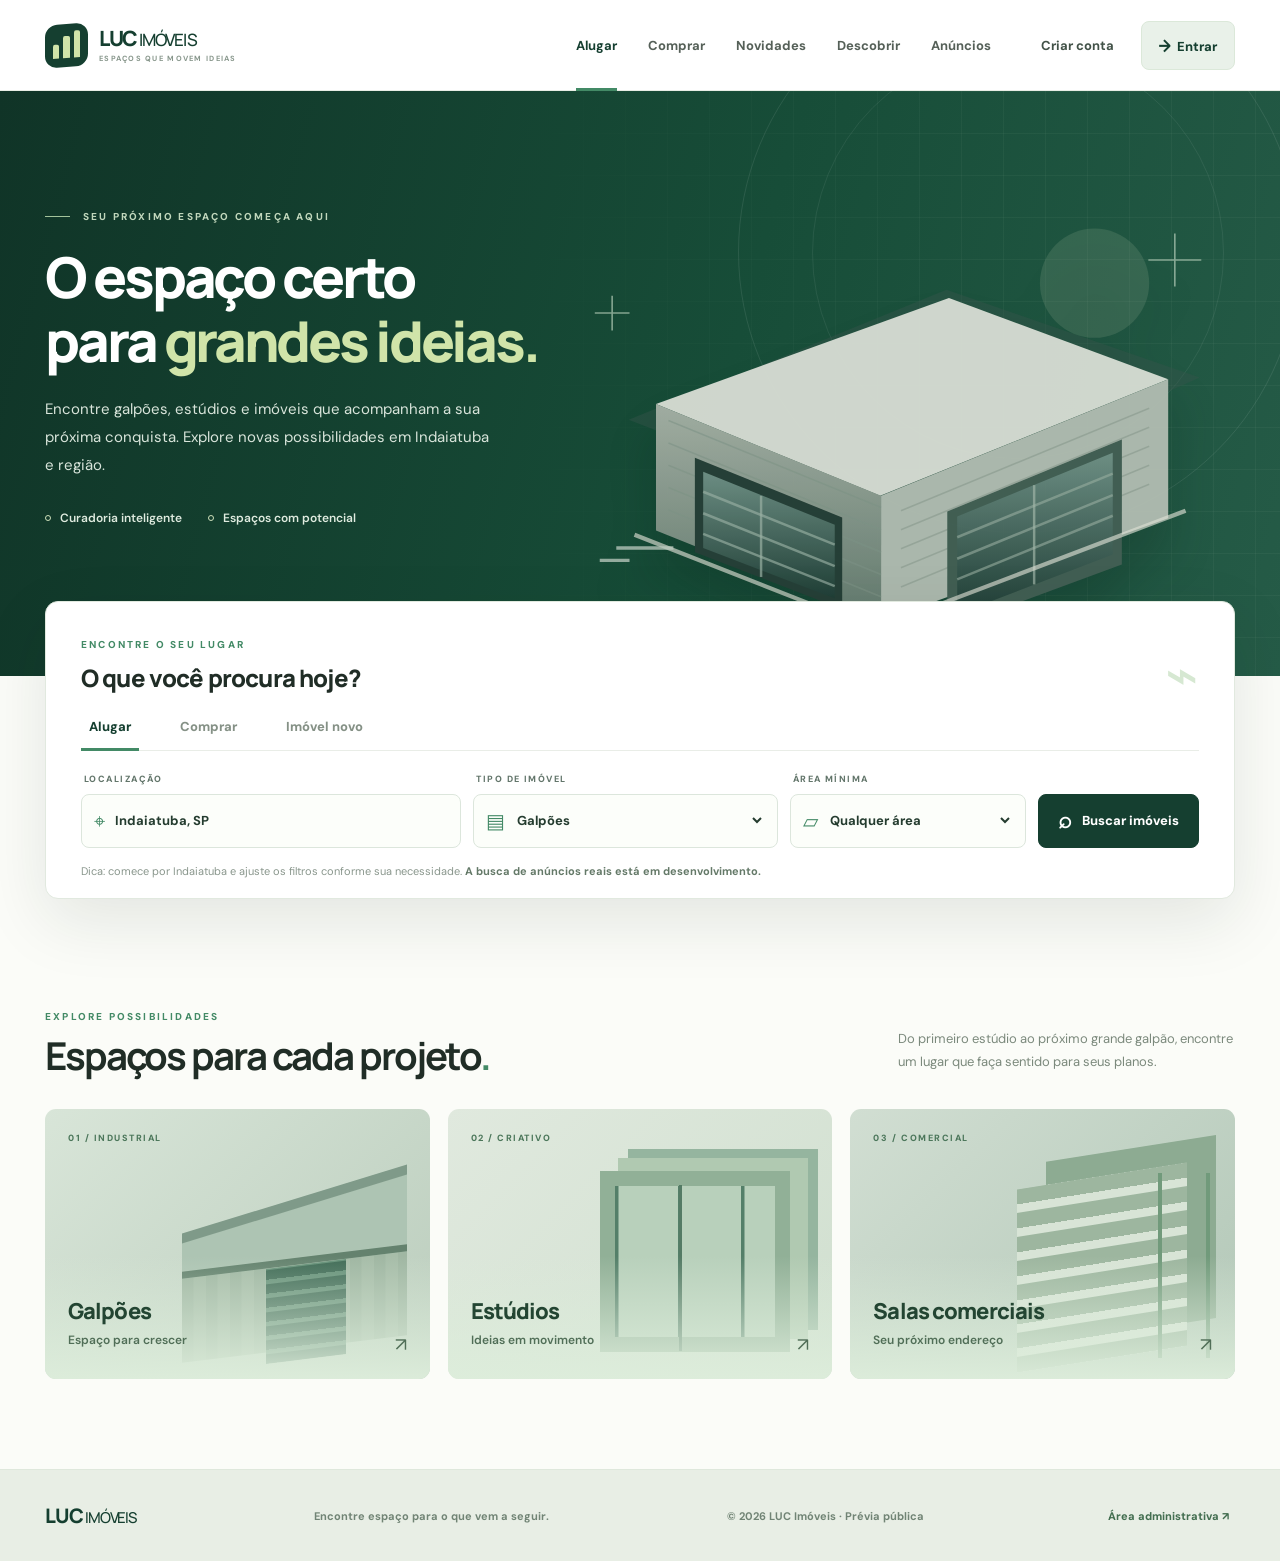
==== commit 34a11aab: "feat: renomear Lançamentos para Novidades no menu" ====
--- a/index.html
+++ b/index.html
@@ -23,7 +23,7 @@
       <nav class="main-nav" id="main-menu" aria-label="Navegação principal">
         <a class="nav-link active" href="#buscar" data-nav="alugar">Alugar</a>
         <a class="nav-link" href="#buscar" data-nav="comprar">Comprar</a>
-        <a class="nav-link" href="#inicio" data-coming-soon="lançamentos">Lançamentos</a>
+        <a class="nav-link" href="novidades.html">Novidades</a>
         <a class="nav-link" href="#descobrir">Descobrir</a>
         <a class="nav-link" href="#inicio" data-coming-soon="anúncios">Anúncios</a>
       </nav>
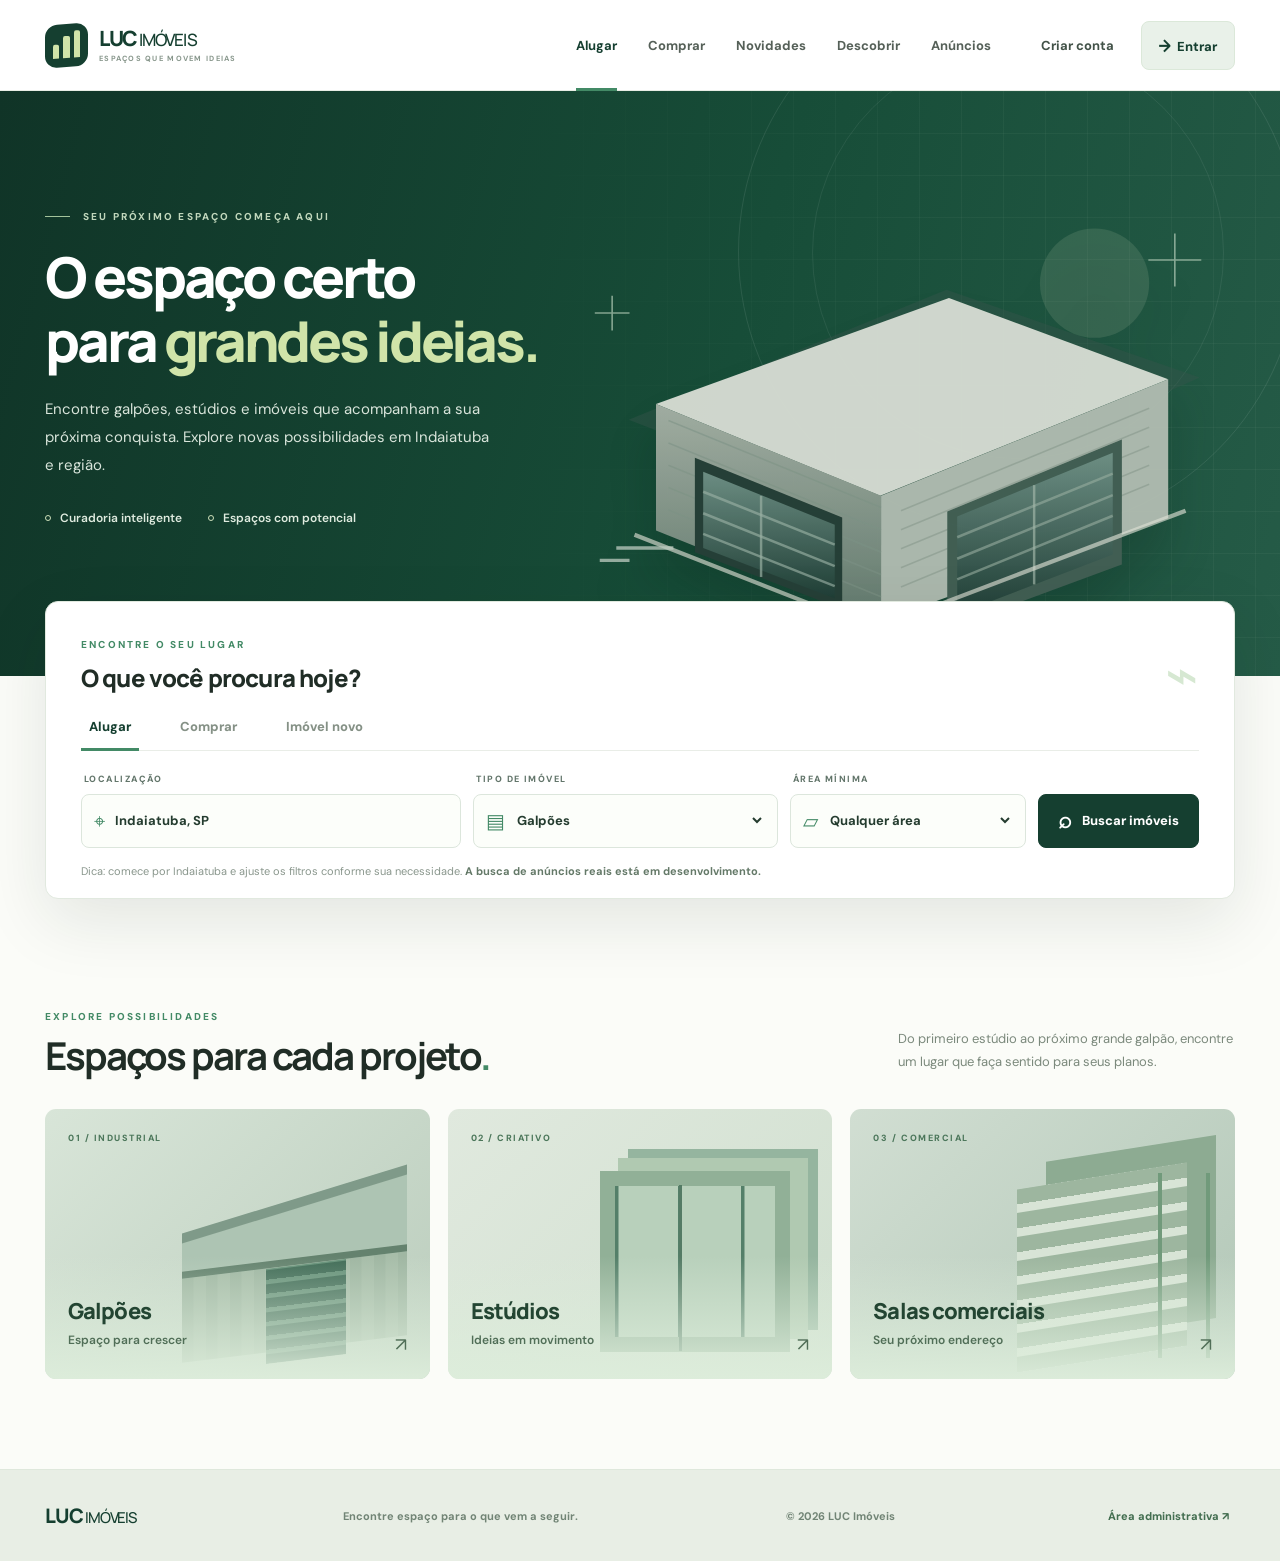
==== commit ccf577f7: "style: remover rótulo de prévia do rodapé" ====
--- a/index.html
+++ b/index.html
@@ -99,7 +99,7 @@
       </div>
     </section>
   </main>
-  <footer class="site-footer"><div class="container footer-inner"><a href="#inicio" class="footer-logo">LUC <span>IMÓVEIS</span></a><span>Encontre espaço para o que vem a seguir.</span><span>© <span id="year">2026</span> LUC Imóveis · Prévia pública</span><button type="button" class="footer-admin" data-coming-soon="área administrativa">Área administrativa ↗</button></div></footer>
+  <footer class="site-footer"><div class="container footer-inner"><a href="#inicio" class="footer-logo">LUC <span>IMÓVEIS</span></a><span>Encontre espaço para o que vem a seguir.</span><span>© <span id="year">2026</span> LUC Imóveis</span><button type="button" class="footer-admin" data-coming-soon="área administrativa">Área administrativa ↗</button></div></footer>
   <dialog id="soon-dialog" class="soon-dialog" aria-labelledby="soon-title"><form method="dialog"><button class="close-dialog" aria-label="Fechar">×</button><span class="section-kicker">PRÓXIMA ETAPA</span><h2 id="soon-title">Em desenvolvimento</h2><p id="soon-description">Essa funcionalidade será implementada nas próximas etapas.</p><button class="dialog-okay" value="close">Entendi</button></form></dialog>
 </body>
 </html>
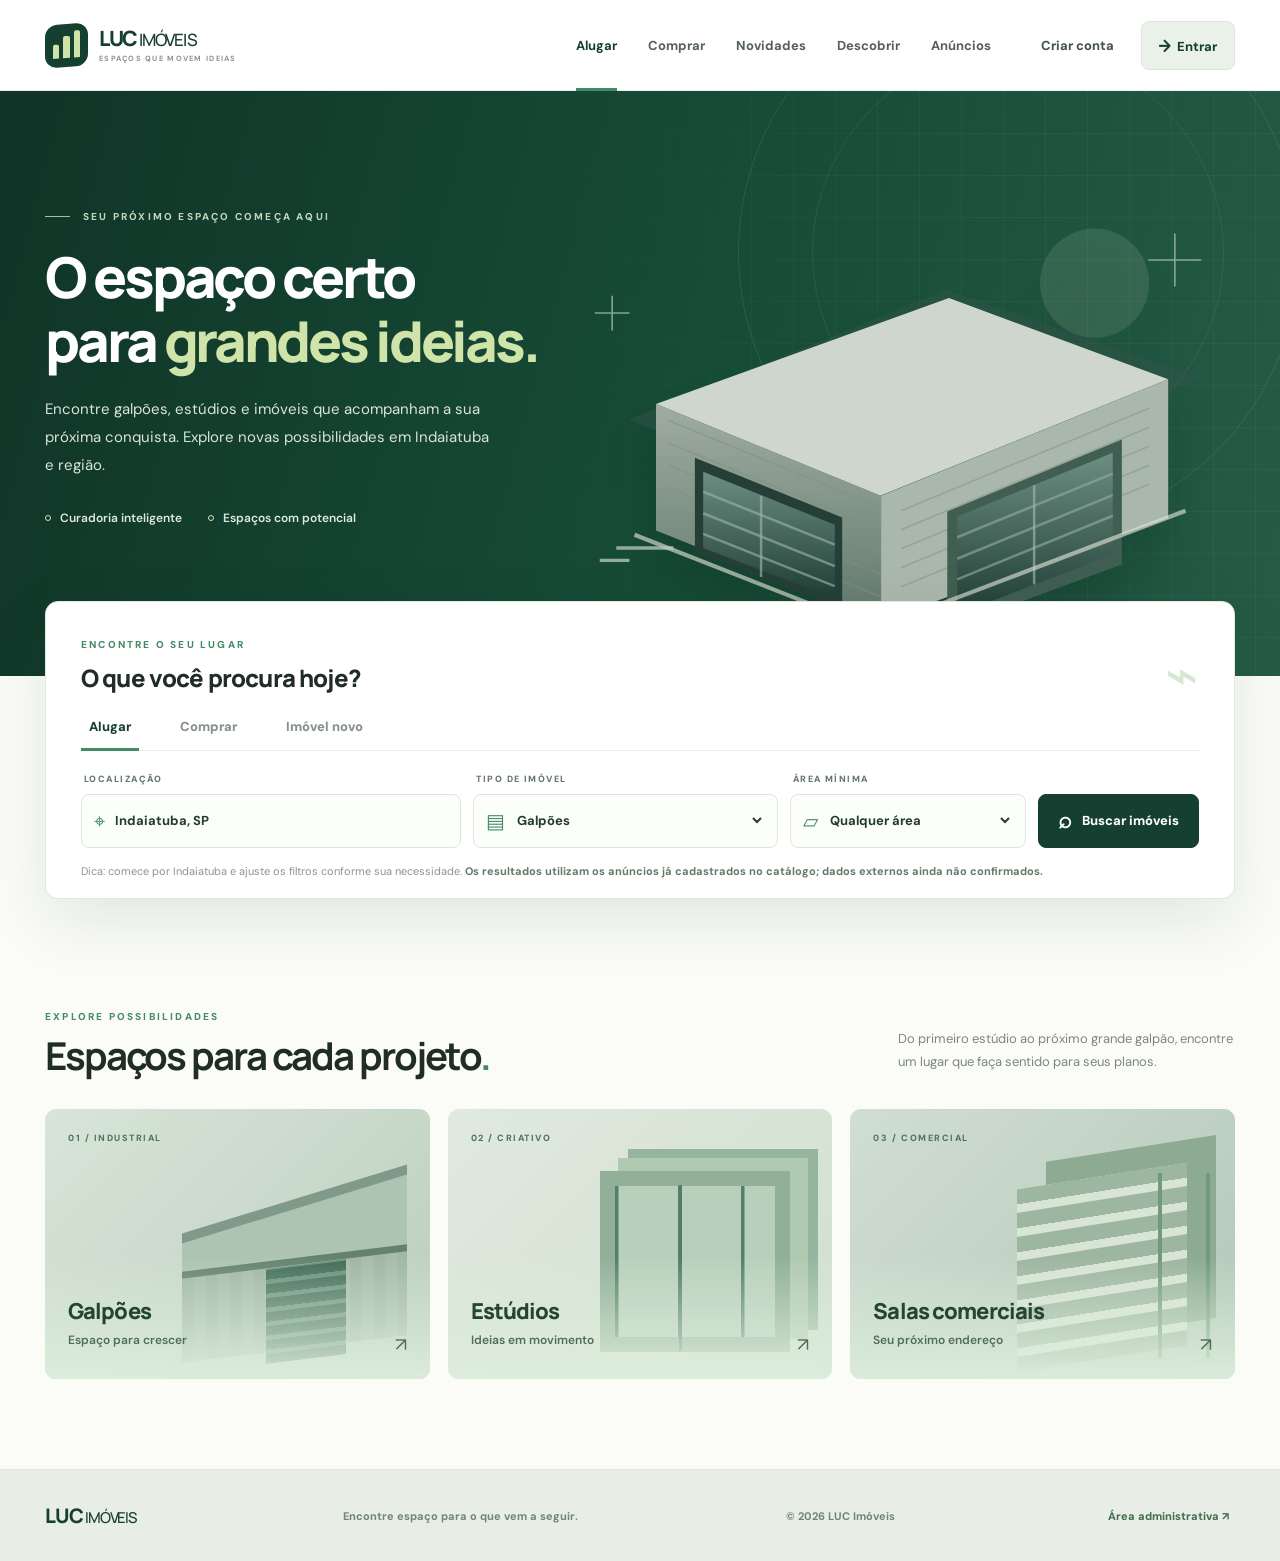
==== commit 63ea90a6: "feat: conectar busca e páginas Galpões, Estúdios e Salas comerciais" ====
--- a/index.html
+++ b/index.html
@@ -25,7 +25,7 @@
         <a class="nav-link" href="#buscar" data-nav="comprar">Comprar</a>
         <a class="nav-link" href="novidades.html">Novidades</a>
         <a class="nav-link" href="#descobrir">Descobrir</a>
-        <a class="nav-link" href="#inicio" data-coming-soon="anúncios">Anúncios</a>
+        <a class="nav-link" href="novidades.html#catalog-main">Anúncios</a>
       </nav>
       <div class="header-actions">
         <button type="button" class="text-action" data-coming-soon="criar conta">Criar conta</button>
@@ -86,16 +86,16 @@
             <button class="search-submit" type="submit"><span aria-hidden="true">⌕</span> Buscar imóveis</button>
           </div>
         </form>
-        <p class="search-note">Dica: comece por Indaiatuba e ajuste os filtros conforme sua necessidade. <strong>A busca de anúncios reais está em desenvolvimento.</strong></p>
+        <p class="search-note">Dica: comece por Indaiatuba e ajuste os filtros conforme sua necessidade. <strong>Os resultados utilizam os anúncios já cadastrados no catálogo; dados externos ainda não confirmados.</strong></p>
       </div>
     </section>
 
     <section class="discover-section container" id="descobrir" aria-labelledby="discover-title">
       <div class="section-header"><div><span class="section-kicker">EXPLORE POSSIBILIDADES</span><h2 id="discover-title">Espaços para cada projeto<span class="green-period">.</span></h2></div><p>Do primeiro estúdio ao próximo grande galpão, encontre um lugar que faça sentido para seus planos.</p></div>
       <div class="category-grid">
-        <a href="#buscar" class="category-card category-galpao" data-category="galpao"><span class="category-number">01 / INDUSTRIAL</span><span class="category-graphic" aria-hidden="true"><span class="mini-roof"></span><span class="mini-building"></span><span class="mini-door"></span></span><span class="category-info"><strong>Galpões</strong><span>Espaço para crescer <b aria-hidden="true">↗</b></span></span></a>
-        <a href="#buscar" class="category-card category-estudio" data-category="estudio"><span class="category-number">02 / CRIATIVO</span><span class="category-graphic" aria-hidden="true"><span class="studio-window"></span><span class="studio-panel"></span></span><span class="category-info"><strong>Estúdios</strong><span>Ideias em movimento <b aria-hidden="true">↗</b></span></span></a>
-        <a href="#buscar" class="category-card category-comercial" data-category="comercial"><span class="category-number">03 / COMERCIAL</span><span class="category-graphic" aria-hidden="true"><span class="commercial-block"></span><span class="commercial-lines"></span></span><span class="category-info"><strong>Salas comerciais</strong><span>Seu próximo endereço <b aria-hidden="true">↗</b></span></span></a>
+        <a href="galpoes.html" class="category-card category-galpao" data-category="galpao" aria-label="Ver todos os galpões"><span class="category-number">01 / INDUSTRIAL</span><span class="category-graphic" aria-hidden="true"><span class="mini-roof"></span><span class="mini-building"></span><span class="mini-door"></span></span><span class="category-info"><strong>Galpões</strong><span>Espaço para crescer <b aria-hidden="true">↗</b></span></span></a>
+        <a href="estudios.html" class="category-card category-estudio" data-category="estudio" aria-label="Ver todos os estúdios"><span class="category-number">02 / CRIATIVO</span><span class="category-graphic" aria-hidden="true"><span class="studio-window"></span><span class="studio-panel"></span></span><span class="category-info"><strong>Estúdios</strong><span>Ideias em movimento <b aria-hidden="true">↗</b></span></span></a>
+        <a href="salas-comerciais.html" class="category-card category-comercial" data-category="comercial" aria-label="Ver salas e espaços comerciais"><span class="category-number">03 / COMERCIAL</span><span class="category-graphic" aria-hidden="true"><span class="commercial-block"></span><span class="commercial-lines"></span></span><span class="category-info"><strong>Salas comerciais</strong><span>Seu próximo endereço <b aria-hidden="true">↗</b></span></span></a>
       </div>
     </section>
   </main>
